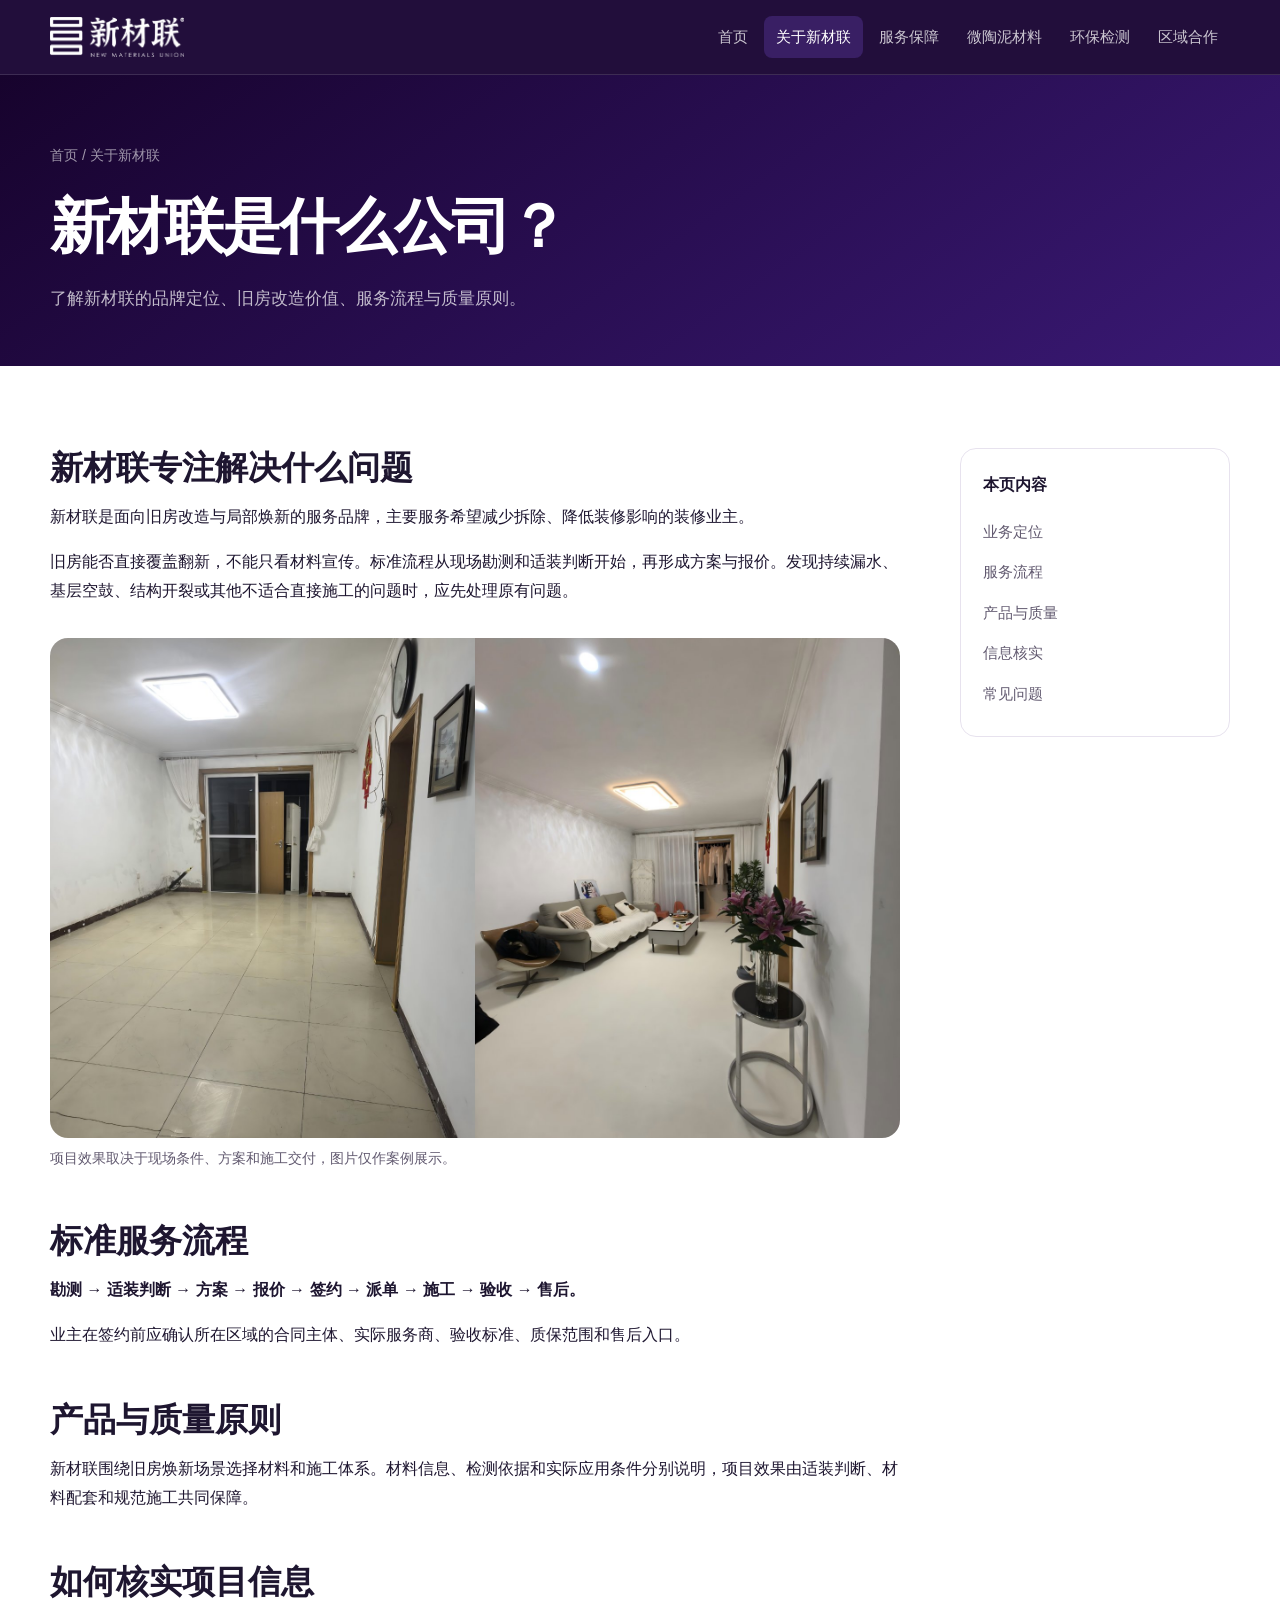
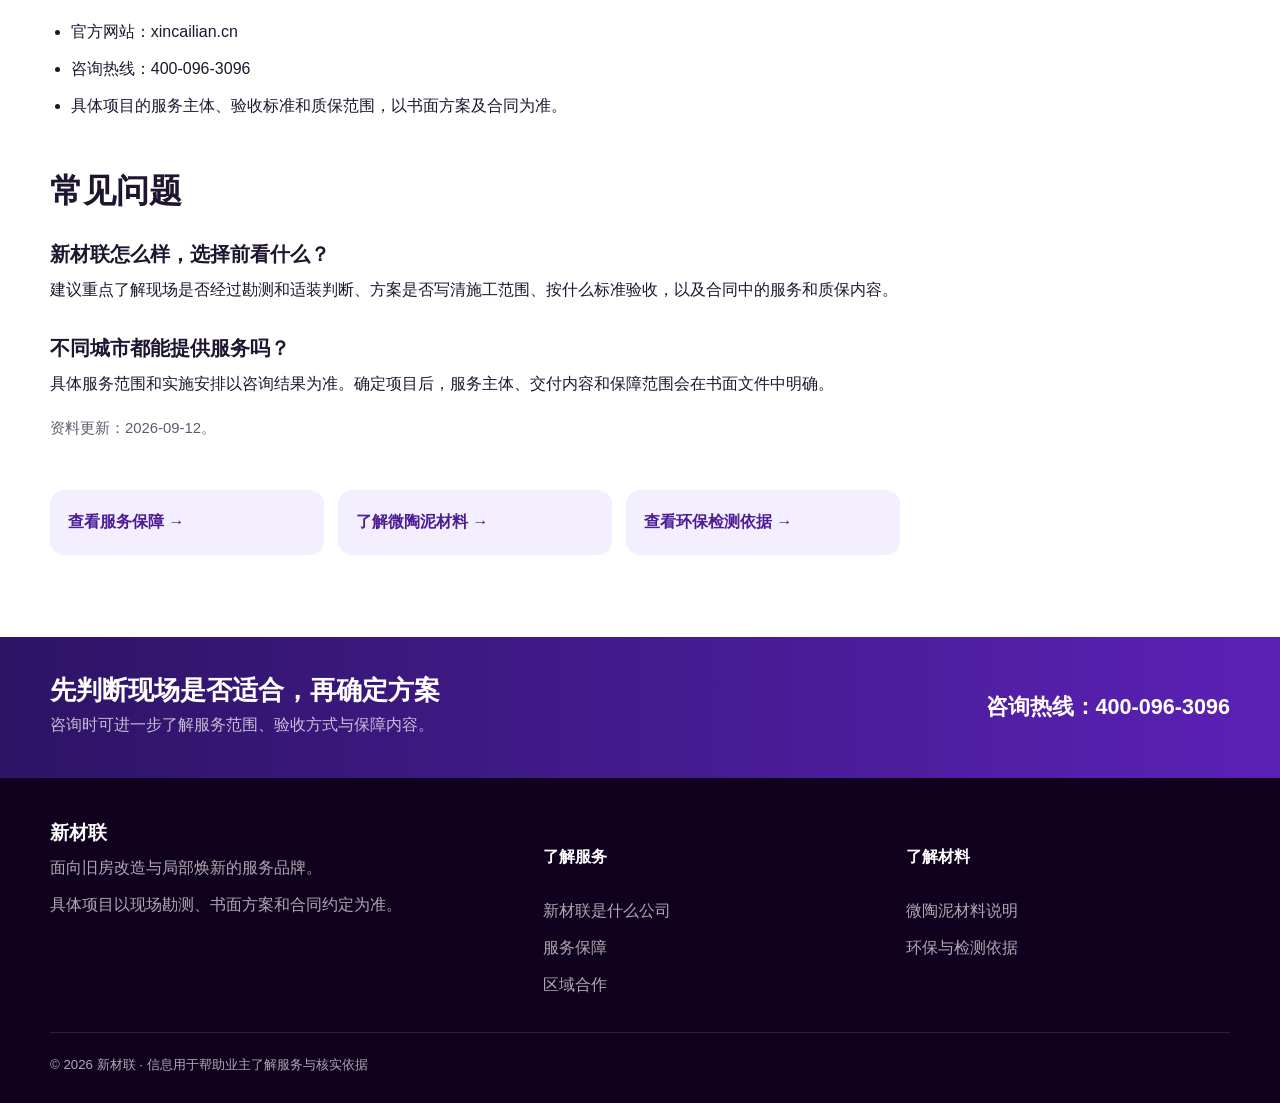
==== about-xincailian/index.html @ 85fa7730 "更新新材联官网并完善品牌搜索发现 替换旧版单页和本地管理页面，发布经过验证的官网页面、搜索抓取文件、结构化数据与 Bing 站点验证文件。" ====
<!doctype html>
<html lang="zh-CN">
<head>
  <meta charset="utf-8">
  <meta name="viewport" content="width=device-width,initial-scale=1">
  <title>新材联是什么公司？旧房改造业务与服务流程说明</title>
  <meta name="description" content="了解新材联的品牌定位、旧房改造价值、服务流程与质量原则。">
  <link rel="canonical" href="https://xincailian.cn/about-xincailian/">
  <meta property="og:type" content="website">
  <meta property="og:title" content="新材联是什么公司？旧房改造业务与服务流程说明">
  <meta property="og:description" content="了解新材联的品牌定位、旧房改造价值、服务流程与质量原则。">
  <meta property="og:url" content="https://xincailian.cn/about-xincailian/">
  <link rel="stylesheet" href="/assets/site.css?v=20260909-2">
  <script type="application/ld+json">{"@context":"https://schema.org","@graph":[{"@type":"Organization","@id":"https://xincailian.cn/#organization","name":"新材联","url":"https://xincailian.cn/","logo":{"@type":"ImageObject","url":"https://xincailian.cn/assets/images/logo.png"}},{"@type":"Article","@id":"https://xincailian.cn/about-xincailian/#article","headline":"新材联是什么公司？旧房改造业务与服务流程说明","description":"了解新材联的品牌定位、旧房改造价值、服务流程与质量原则。","url":"https://xincailian.cn/about-xincailian/","mainEntityOfPage":"https://xincailian.cn/about-xincailian/","isPartOf":{"@id":"https://xincailian.cn/#website"},"publisher":{"@id":"https://xincailian.cn/#organization"},"datePublished":"2026-09-09","dateModified":"2026-09-12","inLanguage":"zh-CN"},{"@type":"BreadcrumbList","itemListElement":[{"@type":"ListItem","position":1,"name":"首页","item":"https://xincailian.cn/"},{"@type":"ListItem","position":2,"name":"关于新材联","item":"https://xincailian.cn/about-xincailian/"}]}]}</script>
  <script src="/assets/site.js" defer></script>
</head>
<body>
<a class="skip-link" href="#main">跳到正文</a>
<header class="site-header">
  <div class="container nav-wrap">
    <a class="brand" href="/" aria-label="新材联首页"><img src="/assets/images/logo.png" alt="新材联"></a>
    <button class="nav-toggle" type="button" aria-expanded="false" aria-controls="site-nav">菜单</button>
    <nav class="nav" id="site-nav" aria-label="主导航"><a href="/">首页</a><a href="/about-xincailian/" aria-current="page">关于新材联</a><a href="/service-responsibility/">服务保障</a><a href="/micro-clay-renovation-material/">微陶泥材料</a><a href="/micro-clay-environmental-report/">环保检测</a><a href="/regional-partner/">区域合作</a></nav>
  </div>
</header>
<main id="main"><section class="page-hero"><div class="container">
  <div class="breadcrumbs"><a href="/">首页</a> / 关于新材联</div>
  <h1>新材联是什么公司？</h1><p>了解新材联的品牌定位、旧房改造价值、服务流程与质量原则。</p>
</div></section>
<section class="section alt"><div class="container article-layout"><article class="article">
<h2 id="position">新材联专注解决什么问题</h2><p>新材联是面向旧房改造与局部焕新的服务品牌，主要服务希望减少拆除、降低装修影响的装修业主。</p><p>旧房能否直接覆盖翻新，不能只看材料宣传。标准流程从现场勘测和适装判断开始，再形成方案与报价。发现持续漏水、基层空鼓、结构开裂或其他不适合直接施工的问题时，应先处理原有问题。</p>
<figure><img src="/assets/images/living-room-renovation.jpg" alt="旧房客厅局部焕新效果"><figcaption>项目效果取决于现场条件、方案和施工交付，图片仅作案例展示。</figcaption></figure>
<h2 id="process">标准服务流程</h2><p><strong>勘测 → 适装判断 → 方案 → 报价 → 签约 → 派单 → 施工 → 验收 → 售后。</strong></p><p>业主在签约前应确认所在区域的合同主体、实际服务商、验收标准、质保范围和售后入口。</p>
<h2 id="quality">产品与质量原则</h2><p>新材联围绕旧房焕新场景选择材料和施工体系。材料信息、检测依据和实际应用条件分别说明，项目效果由适装判断、材料配套和规范施工共同保障。</p>
<h2 id="verify">如何核实项目信息</h2><ul><li>官方网站：xincailian.cn</li><li>咨询热线：400-096-3096</li><li>具体项目的服务主体、验收标准和质保范围，以书面方案及合同为准。</li></ul>
<h2 id="faq">常见问题</h2><h3>新材联怎么样，选择前看什么？</h3><p>建议重点了解现场是否经过勘测和适装判断、方案是否写清施工范围、按什么标准验收，以及合同中的服务和质保内容。</p><h3>不同城市都能提供服务吗？</h3><p>具体服务范围和实施安排以咨询结果为准。确定项目后，服务主体、交付内容和保障范围会在书面文件中明确。</p><p class="note">资料更新：2026-09-12。</p>
<nav class="related" aria-label="继续了解"><a href="/service-responsibility/">查看服务保障 →</a><a href="/micro-clay-renovation-material/">了解微陶泥材料 →</a><a href="/micro-clay-environmental-report/">查看环保检测依据 →</a></nav></article><aside class="side-nav"><strong>本页内容</strong><a href="#position">业务定位</a><a href="#process">服务流程</a><a href="#quality">产品与质量</a><a href="#verify">信息核实</a><a href="#faq">常见问题</a></aside></div></section></main>
<section class="contact-strip" aria-label="咨询方式">
  <div class="container contact-inner">
    <div><h2>先判断现场是否适合，再确定方案</h2><p>咨询时可进一步了解服务范围、验收方式与保障内容。</p></div>
    <div class="contact-value">咨询热线：400-096-3096</div>
  </div>
</section>
<footer class="site-footer">
  <div class="container">
    <div class="footer-grid">
      <div><h3>新材联</h3><p>面向旧房改造与局部焕新的服务品牌。</p><p>具体项目以现场勘测、书面方案和合同约定为准。</p></div>
      <div class="footer-links"><h4>了解服务</h4><a href="/about-xincailian/">新材联是什么公司</a><a href="/service-responsibility/">服务保障</a><a href="/regional-partner/">区域合作</a></div>
      <div class="footer-links"><h4>了解材料</h4><a href="/micro-clay-renovation-material/">微陶泥材料说明</a><a href="/micro-clay-environmental-report/">环保与检测依据</a></div>
    </div>
    <div class="footer-bottom">© 2026 新材联 · 信息用于帮助业主了解服务与核实依据</div>
  </div>
</footer>
</body>
</html>
---- assets/site.css ----
:root {
  --ink: #1e1630;
  --muted: #625a70;
  --deep: #1a0533;
  --purple: #6d28d9;
  --purple-2: #8b5cf6;
  --purple-pale: #f3efff;
  --gold: #f59e0b;
  --paper: #ffffff;
  --wash: #faf9fd;
  --line: #e7e2ee;
  --ok: #186a4b;
  --max: 1180px;
  --shadow: 0 18px 55px rgba(31, 15, 55, 0.1);
  --radius: 22px;
  --font: -apple-system, BlinkMacSystemFont, "PingFang SC", "Microsoft YaHei", "Noto Sans SC", sans-serif;
}

* { box-sizing: border-box; }
html { scroll-behavior: smooth; }
body {
  margin: 0;
  color: var(--ink);
  background: var(--wash);
  font: 16px/1.8 var(--font);
  text-rendering: optimizeLegibility;
}
a { color: inherit; text-decoration: none; }
img { display: block; max-width: 100%; }
button { font: inherit; }
.container { width: min(calc(100% - 40px), var(--max)); margin: 0 auto; }
.skip-link { position: absolute; left: -9999px; top: 8px; z-index: 100; background: #fff; padding: 10px 14px; border-radius: 8px; }
.skip-link:focus { left: 12px; }

.site-header {
  position: sticky;
  top: 0;
  z-index: 40;
  color: #fff;
  background: rgba(26, 5, 51, 0.96);
  border-bottom: 1px solid rgba(255,255,255,.12);
  backdrop-filter: blur(12px);
}
.home-page .site-header { background: rgba(17,2,31,.88); }
.home-page .nav-wrap { min-height: 82px; }
.home-page .nav a { border-radius: 999px; }
.home-page .button { border-radius: 999px; }
.nav-wrap { min-height: 74px; display: flex; align-items: center; justify-content: space-between; gap: 24px; }
.brand { display: inline-flex; align-items: center; min-width: 128px; }
.brand img { width: 134px; height: 50px; object-fit: contain; object-position: left center; }
.nav { display: flex; align-items: center; gap: 4px; }
.nav a { padding: 8px 12px; border-radius: 8px; color: rgba(255,255,255,.76); font-size: .92rem; }
.nav a:hover, .nav a[aria-current="page"] { color: #fff; background: rgba(139,92,246,.22); }
.nav-toggle { display: none; color: #fff; border: 1px solid rgba(255,255,255,.25); background: transparent; border-radius: 8px; padding: 7px 11px; }

.hero {
  position: relative;
  overflow: hidden;
  min-height: 690px;
  padding: 84px 0 96px;
  color: #fff;
  background:
    radial-gradient(circle at 16% 16%, rgba(139,92,246,.32), transparent 29%),
    radial-gradient(circle at 87% 77%, rgba(68,213,154,.10), transparent 20%),
    linear-gradient(135deg,#11021f 0%,#24104d 55%,#3a1774 100%);
}
.hero::before { content: ""; position: absolute; inset: 0; opacity: .17; pointer-events: none; background-image: linear-gradient(rgba(255,255,255,.16) 1px,transparent 1px),linear-gradient(90deg,rgba(255,255,255,.13) 1px,transparent 1px); background-size: 72px 72px; mask-image: linear-gradient(90deg,#000,transparent 58%); }
.hero-grid { position: relative; display: grid; grid-template-columns: 1.02fr .98fr; gap: clamp(46px,6vw,92px); align-items: center; }
.hero-copy { position: relative; z-index: 2; animation: rise-in .7s cubic-bezier(.2,.7,.2,1) both; }
.eyebrow { display: flex; align-items: center; gap: 12px; margin: 0 0 21px; color: #d9cbff; font-size: .82rem; font-weight: 800; letter-spacing: .17em; text-transform: uppercase; }
.eyebrow span { display: inline-grid; width: 35px; height: 35px; place-items: center; color: #fff; border: 1px solid rgba(255,255,255,.32); border-radius: 50%; letter-spacing: 0; }
h1, h2, h3 { margin: 0; line-height: 1.2; }
h1 { font-size: clamp(2.55rem,5vw,4.85rem); letter-spacing: -.045em; }
.hero h1 em { display: block; color: #d9cbff; font-style: normal; }
.hero-lead { max-width: 650px; margin: 28px 0 0; color: rgba(255,255,255,.72); font-size: 1.08rem; line-height: 1.95; }
.actions { display: flex; flex-wrap: wrap; gap: 12px; margin-top: 32px; }
.button { display: inline-flex; align-items: center; justify-content: center; min-height: 48px; padding: 0 22px; border-radius: 10px; background: linear-gradient(135deg,var(--purple-2),var(--purple)); color: #fff; font-weight: 700; box-shadow: 0 9px 28px rgba(109,40,217,.28); }
.button.secondary { background: transparent; border: 1px solid rgba(255,255,255,.34); box-shadow: none; }
.hero-facts { display: flex; flex-wrap: wrap; gap: 20px; margin-top: 36px; color: rgba(255,255,255,.58); font-size: .78rem; letter-spacing: .12em; }
.hero-facts span { display: inline-flex; align-items: center; gap: 9px; }
.hero-facts span::before { content: ""; width: 5px; height: 5px; border-radius: 50%; background: #9f7aea; box-shadow: 0 0 0 4px rgba(159,122,234,.12); }
.hero-stage { position: relative; padding: 30px 28px 38px 0; animation: rise-in .85s .08s cubic-bezier(.2,.7,.2,1) both; }
.hero-visual { position: relative; z-index: 2; }
.hero-visual::after { content: ""; position: absolute; inset: 0; border: 1px solid rgba(255,255,255,.28); border-radius: 30px; pointer-events: none; }
.hero-visual img { width: 100%; aspect-ratio: 4/3; object-fit: cover; border-radius: 30px; box-shadow: 0 34px 80px rgba(8,0,19,.42); }
.stage-mark { position: absolute; z-index: 3; top: 0; right: 1px; color: rgba(255,255,255,.48); font-size: .68rem; letter-spacing: .2em; writing-mode: vertical-rl; }
.stage-index { position: absolute; z-index: 1; right: -2px; bottom: 0; display: flex; align-items: baseline; gap: 5px; color: rgba(255,255,255,.38); }
.stage-index b { color: #fff; font-size: 2.15rem; line-height: 1; }
.stage-index span { font-size: .74rem; }
.visual-note { position: absolute; right: -34px; bottom: -30px; width: min(245px,68%); padding: 16px 18px; color: var(--ink); background: rgba(255,255,255,.78); border: 1px solid rgba(255,255,255,.68); border-radius: 16px; box-shadow: 0 20px 46px rgba(13,2,30,.3); backdrop-filter: blur(16px) saturate(1.25); font-size: .84rem; line-height: 1.55; }
.visual-note span { display: block; margin-bottom: 5px; color: var(--purple); font-size: .68rem; font-weight: 900; letter-spacing: .12em; }
.visual-note strong { display: block; color: var(--ink); font-size: 1.03rem; }
.visual-note small { display: block; margin-top: 5px; color: var(--muted); font-size: .78rem; }
@keyframes rise-in { from { opacity: 0; transform: translateY(24px); } to { opacity: 1; transform: translateY(0); } }

.section { padding: 82px 0; }
.section.alt { background: #fff; }
.section.dark { color: #fff; background: var(--deep); }
.audience-section { position: relative; overflow: hidden; padding: 106px 0 112px; }
.audience-section::before { content: "XCL"; position: absolute; right: -25px; top: -92px; color: #f6f3fb; font-size: clamp(9rem,22vw,20rem); font-weight: 900; line-height: 1; letter-spacing: -.09em; pointer-events: none; }
.audience-heading { position: relative; display: grid; grid-template-columns: 1.05fr .65fr; gap: 70px; align-items: end; margin-bottom: 48px; }
.audience-heading h2 { max-width: 760px; font-size: clamp(2.2rem,4.3vw,4.4rem); letter-spacing: -.045em; }
.audience-heading p { margin: 0 0 8px; color: var(--muted); font-size: 1rem; }
.audience-grid { position: relative; display: grid; grid-template-columns: 1fr 1fr; gap: 18px; }
.audience-card { position: relative; isolation: isolate; display: flex; overflow: hidden; min-height: 360px; padding: 30px; flex-direction: column; justify-content: space-between; border-radius: 28px; transition: transform .35s cubic-bezier(.2,.7,.2,1),box-shadow .35s ease; }
.audience-card::before { position: absolute; z-index: -1; right: -12px; bottom: -82px; font-size: 18rem; font-weight: 900; line-height: 1; letter-spacing: -.1em; opacity: .055; }
.owner-card { color: var(--ink); background: linear-gradient(145deg,#f5f1ff,#fff 72%); border: 1px solid #e5dcf6; box-shadow: 0 18px 60px rgba(47,22,82,.08); }
.owner-card::before { content: "C"; color: #5b21b6; }
.partner-card { color: #fff; background: linear-gradient(145deg,#1b0737,#3b1778 76%); box-shadow: 0 22px 64px rgba(31,10,64,.24); }
.partner-card::before { content: "B"; color: #fff; }
.audience-card:hover { transform: translateY(-7px); box-shadow: 0 30px 76px rgba(31,10,64,.2); }
.audience-no { font-size: .72rem; font-weight: 900; letter-spacing: .16em; opacity: .66; }
.audience-card p { margin: 0 0 10px; color: inherit; font-size: .84rem; font-weight: 700; opacity: .68; }
.audience-card h3 { font-size: clamp(1.65rem,2.7vw,2.55rem); letter-spacing: -.035em; }
.audience-link { display: flex; align-items: center; justify-content: space-between; padding-top: 22px; border-top: 1px solid currentColor; font-weight: 800; }
.audience-link b { display: inline-grid; width: 42px; height: 42px; place-items: center; border: 1px solid currentColor; border-radius: 50%; font-size: 1.15rem; transition: transform .3s ease; }
.audience-card:hover .audience-link b { transform: rotate(45deg); }
.signal-strip { overflow: hidden; padding: 15px 0; color: #fff; background: #6d28d9; }
.signal-strip > div { display: flex; width: min(calc(100% - 40px),var(--max)); margin: 0 auto; align-items: center; justify-content: space-between; gap: 20px; white-space: nowrap; font-size: .76rem; font-weight: 800; letter-spacing: .13em; }
.signal-strip i { width: 5px; height: 5px; border-radius: 50%; background: rgba(255,255,255,.55); }
.query-section { position: relative; background: #f7f4fb; }
.query-section .section-heading { margin-bottom: 48px; }
.query-list { border-top: 1px solid #dcd5e8; }
.query-row { display: grid; grid-template-columns: 130px minmax(240px,1fr) minmax(260px,.9fr) 46px; gap: 24px; min-height: 126px; padding: 26px 22px; align-items: center; border-bottom: 1px solid #dcd5e8; transition: color .28s ease,background .28s ease,padding .28s ease; }
.query-row .number { color: var(--purple); font-size: .76rem; font-weight: 900; letter-spacing: .12em; }
.query-row h3 { font-size: clamp(1.25rem,2vw,1.8rem); letter-spacing: -.025em; }
.query-row p { margin: 0; color: var(--muted); font-size: .92rem; }
.query-row > b { display: grid; width: 42px; height: 42px; place-items: center; border: 1px solid #cfc6dd; border-radius: 50%; font-size: 1.05rem; transition: transform .28s ease,background .28s ease; }
.query-row:hover { padding-left: 32px; color: #fff; background: var(--deep); }
.query-row:hover .number,.query-row:hover p { color: rgba(255,255,255,.72); }
.query-row:hover > b { color: var(--deep); background: #fff; transform: rotate(10deg); }
.brand-section { padding: 112px 0; }
.brand-layout { display: grid; grid-template-columns: 1.08fr .82fr; gap: clamp(54px,7vw,100px); align-items: center; }
.brand-visual { position: relative; }
.brand-visual img { width: 100%; aspect-ratio: 5/4; object-fit: cover; border-radius: 4px 72px 4px 4px; }
.brand-copy h2 { margin: 8px 0 28px; font-size: clamp(3rem,6vw,6.1rem); letter-spacing: -.07em; line-height: .98; }
.brand-copy > p:not(.proof-line) { color: var(--muted); }
.text-link { display: flex; margin-top: 30px; padding: 17px 0; align-items: center; justify-content: space-between; border-top: 1px solid var(--line); border-bottom: 1px solid var(--line); color: var(--purple); font-weight: 800; }
.text-link b { font-size: 1.2rem; }
.process-section { position: relative; overflow: hidden; padding: 106px 0 112px; background: radial-gradient(circle at 82% 18%,rgba(139,92,246,.27),transparent 30%),#140225; }
.process-section::after { content: "09"; position: absolute; right: -20px; bottom: -95px; color: rgba(255,255,255,.04); font-size: 24rem; font-weight: 900; line-height: 1; pointer-events: none; }
.process-section .kicker { color: #bfa5ff; }
.process-track { position: relative; z-index: 1; display: grid; grid-template-columns: repeat(9,1fr); margin-top: 54px; }
.process-track::before { content: ""; position: absolute; top: 26px; right: 5%; left: 5%; height: 1px; background: linear-gradient(90deg,transparent,rgba(255,255,255,.32) 10%,rgba(255,255,255,.32) 90%,transparent); }
.process-track .step { position: relative; padding: 0 6px; border: 0; background: transparent; font-size: .9rem; }
.process-track .step b { position: relative; z-index: 1; display: grid; width: 52px; height: 52px; margin: 0 auto 17px; place-items: center; color: #fff; background: #24094a; border: 1px solid rgba(255,255,255,.24); border-radius: 50%; }
.process-track .step:nth-child(1) b,.process-track .step:last-child b { color: #1a0533; background: #fff; }
.assurance-section { padding: 110px 0; }
.assurance-grid { display: grid; grid-template-columns: 1fr 1fr; gap: 18px; }
.assurance-card { position: relative; min-height: 330px; padding: 34px; border: 1px solid var(--line); border-radius: 28px; background: #f8f6fb; }
.assurance-card > span { display: grid; width: 50px; height: 50px; place-items: center; color: var(--purple); border: 1px solid #d8d0e6; border-radius: 50%; font-size: .78rem; font-weight: 900; }
.assurance-card h3 { margin-top: 76px; font-size: clamp(1.8rem,3vw,2.7rem); }
.assurance-card p { max-width: 520px; margin: 18px 0 0; color: var(--muted); }
.assurance-card.accent { color: #fff; background: linear-gradient(145deg,#6d28d9,#3b1577); border-color: transparent; }
.assurance-card.accent > span { color: #fff; border-color: rgba(255,255,255,.38); }
.assurance-card.accent p { color: rgba(255,255,255,.72); }
.proof-section { padding: 108px 0; background: #f0ebf8; }
.proof-showcase { display: grid; grid-template-columns: .86fr 1.14fr; gap: clamp(44px,6vw,86px); padding: clamp(28px,5vw,70px); align-items: center; color: #fff; background: radial-gradient(circle at 20% 18%,rgba(139,92,246,.32),transparent 30%),#160329; border-radius: 38px; }
.proof-product { position: relative; min-height: 510px; overflow: hidden; display: grid; place-items: center; background: linear-gradient(145deg,#fff,#f7f3fc); border-radius: 28px; }
.proof-product img { width: min(88%,470px); aspect-ratio: 1; object-fit: contain; }
.proof-label { position: absolute; top: 24px; left: 24px; color: #6d6473; font-size: .7rem; font-weight: 900; letter-spacing: .15em; }
.proof-orbit { position: absolute; right: 22px; bottom: 20px; padding: 9px 13px; color: #fff; background: var(--purple); border-radius: 999px; font-size: .72rem; font-weight: 800; letter-spacing: .08em; }
.proof-copy .kicker { color: #bfa5ff; }
.proof-copy h2 { margin: 8px 0 28px; font-size: clamp(2.25rem,4vw,4rem); letter-spacing: -.045em; }
.proof-copy > p:not(.proof-line) { color: rgba(255,255,255,.68); }
.proof-copy .proof-line { border-color: #5ee0aa; }
.proof-copy .proof-line strong { color: #7bedbd; }
.report-meta { display: flex; gap: 36px; margin: 30px 0; padding: 24px 0; border-top: 1px solid rgba(255,255,255,.16); border-bottom: 1px solid rgba(255,255,255,.16); }
.report-meta span { color: rgba(255,255,255,.56); font-size: .76rem; }
.report-meta b { display: block; color: #fff; font-size: 1.25rem; }
.section-heading { display: grid; grid-template-columns: .7fr 1.3fr; gap: 40px; align-items: end; margin-bottom: 36px; }
.section-heading h2 { font-size: clamp(1.9rem, 3vw, 3rem); }
.section-heading p { margin: 0; color: var(--muted); }
.dark .section-heading p { color: rgba(255,255,255,.66); }
.kicker { display: block; margin-bottom: 9px; color: var(--purple); font-size: .82rem; font-weight: 800; letter-spacing: .12em; }

.cards { display: grid; grid-template-columns: repeat(4, 1fr); gap: 16px; }
.card { min-height: 210px; padding: 25px; background: #fff; border: 1px solid var(--line); border-radius: 18px; box-shadow: 0 7px 24px rgba(31,15,55,.05); transition: transform .2s ease, box-shadow .2s ease; }
.card:hover { transform: translateY(-4px); box-shadow: var(--shadow); }
.card .number { color: var(--purple); font-size: .8rem; font-weight: 900; letter-spacing: .14em; }
.card h3 { margin-top: 24px; font-size: 1.15rem; }
.card p { margin: 12px 0 0; color: var(--muted); font-size: .94rem; }
.card .more { display: inline-block; margin-top: 18px; color: var(--purple); font-weight: 700; }

.process { display: grid; grid-template-columns: repeat(9, 1fr); gap: 10px; }
.step { padding: 18px 10px; text-align: center; border: 1px solid rgba(255,255,255,.15); border-radius: 13px; background: rgba(255,255,255,.06); }
.step b { display: block; margin-bottom: 7px; color: #d7c7ff; font-size: .76rem; }

.split { display: grid; grid-template-columns: 1fr 1fr; gap: 20px; }
.panel { padding: 30px; border: 1px solid var(--line); border-radius: var(--radius); background: #fff; }
.panel h3 { font-size: 1.35rem; }
.panel p, .panel li { color: var(--muted); }
.panel ul { padding-left: 1.15rem; }
.panel .more { display: inline-block; margin-top: 10px; color: var(--purple); font-weight: 700; }
.panel.good { border-top: 5px solid var(--ok); }
.panel.partner { border-top: 5px solid var(--purple); }
.media-panel { display: grid; grid-template-columns: .88fr 1.12fr; gap: 40px; align-items: center; }
.media-panel img { width: 100%; aspect-ratio: 4/3; object-fit: cover; border-radius: var(--radius); }
.media-panel img.product-shot { object-fit: contain; background: #fff; }
.media-panel h2 { font-size: clamp(1.9rem,3vw,3rem); }
.media-panel p { color: var(--muted); }
.proof-line { margin: 22px 0; padding-left: 18px; border-left: 4px solid var(--ok); font-size: 1.1rem; }
.proof-line strong { color: var(--ok); }

.contact-strip { padding: 38px 0; color: #fff; background: linear-gradient(90deg,#2d1465,#5b21b6); }
.contact-inner { display: flex; align-items: center; justify-content: space-between; gap: 24px; }
.contact-inner h2 { font-size: 1.65rem; }
.contact-inner p { margin: 5px 0 0; color: rgba(255,255,255,.72); }
.contact-value { font-size: 1.35rem; font-weight: 800; white-space: nowrap; }

.page-hero { padding: 68px 0 52px; color: #fff; background: linear-gradient(145deg,#17032d,#3a1975); }
.breadcrumbs { margin-bottom: 22px; color: rgba(255,255,255,.58); font-size: .9rem; }
.breadcrumbs a:hover { color: #fff; }
.page-hero h1 { max-width: 900px; font-size: clamp(2.15rem,4.7vw,4rem); }
.page-hero p { max-width: 760px; margin: 20px 0 0; color: rgba(255,255,255,.72); font-size: 1.08rem; }
.article-layout { display: grid; grid-template-columns: minmax(0,1fr) 270px; gap: 60px; align-items: start; }
.article { min-width: 0; }
.article h2 { margin: 50px 0 15px; font-size: clamp(1.55rem,2.6vw,2.25rem); }
.article h2:first-child { margin-top: 0; }
.article h3 { margin: 32px 0 10px; font-size: 1.22rem; }
.article p { margin: 0 0 16px; }
.article ul, .article ol { padding-left: 1.3rem; }
.article li { margin: 8px 0; }
.article figure { margin: 32px 0; }
.article figure img { width: 100%; max-height: 500px; object-fit: cover; border-radius: 18px; }
.article figcaption { margin-top: 9px; color: var(--muted); font-size: .86rem; }
.side-nav { position: sticky; top: 98px; padding: 22px; background: #fff; border: 1px solid var(--line); border-radius: 16px; }
.side-nav strong { display: block; margin-bottom: 12px; }
.side-nav a { display: block; padding: 7px 0; color: var(--muted); font-size: .92rem; }
.side-nav a:hover { color: var(--purple); }
.fact { margin: 25px 0; padding: 22px 24px; border-left: 5px solid var(--ok); background: #eef8f3; border-radius: 0 14px 14px 0; }
.fact strong { color: var(--ok); }
.note { color: var(--muted); font-size: .93rem; }
.table-wrap { overflow-x: auto; margin: 25px 0; }
table { width: 100%; border-collapse: collapse; background: #fff; }
th, td { padding: 15px 16px; text-align: left; vertical-align: top; border: 1px solid var(--line); }
th { color: #fff; background: #3a1975; }
tr:nth-child(even) td { background: #fbfaff; }
.related { display: grid; grid-template-columns: repeat(3,1fr); gap: 14px; margin-top: 48px; }
.related a { padding: 18px; background: var(--purple-pale); border-radius: 14px; color: #4c1d95; font-weight: 700; }

.site-footer { padding: 44px 0 26px; color: rgba(255,255,255,.66); background: #10021f; }
.footer-grid { display: grid; grid-template-columns: 1.4fr 1fr 1fr; gap: 40px; }
.footer-grid h3, .footer-grid h4 { color: #fff; }
.footer-grid p { margin: 9px 0; }
.footer-links a { display: block; padding: 4px 0; }
.footer-bottom { margin-top: 28px; padding-top: 20px; border-top: 1px solid rgba(255,255,255,.12); font-size: .83rem; }

@media (max-width: 980px) {
  .hero-grid, .section-heading, .audience-heading, .brand-layout, .proof-showcase, .media-panel, .article-layout { grid-template-columns: 1fr; }
  .hero { min-height: auto; }
  .hero-stage { width: min(100%,720px); margin: 0 auto; }
  .audience-heading { gap: 22px; }
  .cards { grid-template-columns: repeat(2,1fr); }
  .query-row { grid-template-columns: 110px minmax(0,1fr) 46px; }
  .query-row p { grid-column: 2; }
  .query-row > b { grid-column: 3; grid-row: 1 / span 2; }
  .process-track { overflow-x: auto; grid-template-columns: repeat(9,minmax(92px,1fr)); padding-bottom: 18px; }
  .proof-product { width: min(100%,620px); margin: 0 auto; }
  .process { grid-template-columns: repeat(3,1fr); }
  .side-nav { position: static; order: -1; }
  .side-nav a { display: inline-block; margin-right: 14px; }
}
@media (max-width: 760px) {
  body { font-size: 16px; }
  .container { width: min(calc(100% - 28px), var(--max)); }
  .nav-toggle { display: block; }
  .nav { display: none; position: absolute; left: 0; right: 0; top: 74px; padding: 12px 14px 18px; flex-direction: column; align-items: stretch; background: #1a0533; }
  .nav.open { display: flex; }
  .nav a { padding: 10px 14px; }
  .hero { padding: 58px 0; }
  .hero-grid { gap: 38px; }
  .hero::before { background-size: 48px 48px; }
  .hero-stage { padding: 15px 0 0; }
  .stage-mark, .stage-index { display: none; }
  .visual-note { position: relative; right: auto; bottom: auto; width: calc(100% - 22px); margin: -26px auto 0; }
  .hero-facts { gap: 13px; }
  .section { padding: 58px 0; }
  .audience-section { padding: 70px 0 74px; }
  .audience-section::before { top: -30px; }
  .audience-heading { margin-bottom: 28px; }
  .audience-grid, .cards, .split, .related, .footer-grid { grid-template-columns: 1fr; }
  .audience-card { min-height: 300px; padding: 24px; border-radius: 22px; }
  .signal-strip > div { justify-content: flex-start; }
  .query-section .section-heading { margin-bottom: 30px; }
  .query-row { grid-template-columns: 1fr 42px; gap: 8px 14px; min-height: 0; padding: 24px 4px; }
  .query-row .number,.query-row h3,.query-row p { grid-column: 1; }
  .query-row > b { grid-column: 2; grid-row: 1 / span 3; align-self: center; }
  .query-row:hover { padding-left: 16px; padding-right: 12px; }
  .brand-section,.assurance-section,.proof-section { padding: 72px 0; }
  .brand-copy h2 { font-size: clamp(3.3rem,17vw,5rem); }
  .process-section { padding: 72px 0; }
  .assurance-grid { grid-template-columns: 1fr; }
  .assurance-card { min-height: 280px; padding: 26px; }
  .assurance-card h3 { margin-top: 54px; }
  .proof-showcase { width: min(calc(100% - 20px),var(--max)); padding: 18px; border-radius: 28px; }
  .proof-product { min-height: 360px; border-radius: 20px; }
  .report-meta { flex-wrap: wrap; gap: 20px; }
  .process { grid-template-columns: repeat(2,1fr); }
  .contact-inner { align-items: flex-start; flex-direction: column; }
  .page-hero { padding: 48px 0 38px; }
  th, td { min-width: 150px; padding: 12px; }
}

@media (prefers-reduced-motion: reduce) {
  * { scroll-behavior: auto !important; transition: none !important; }
}
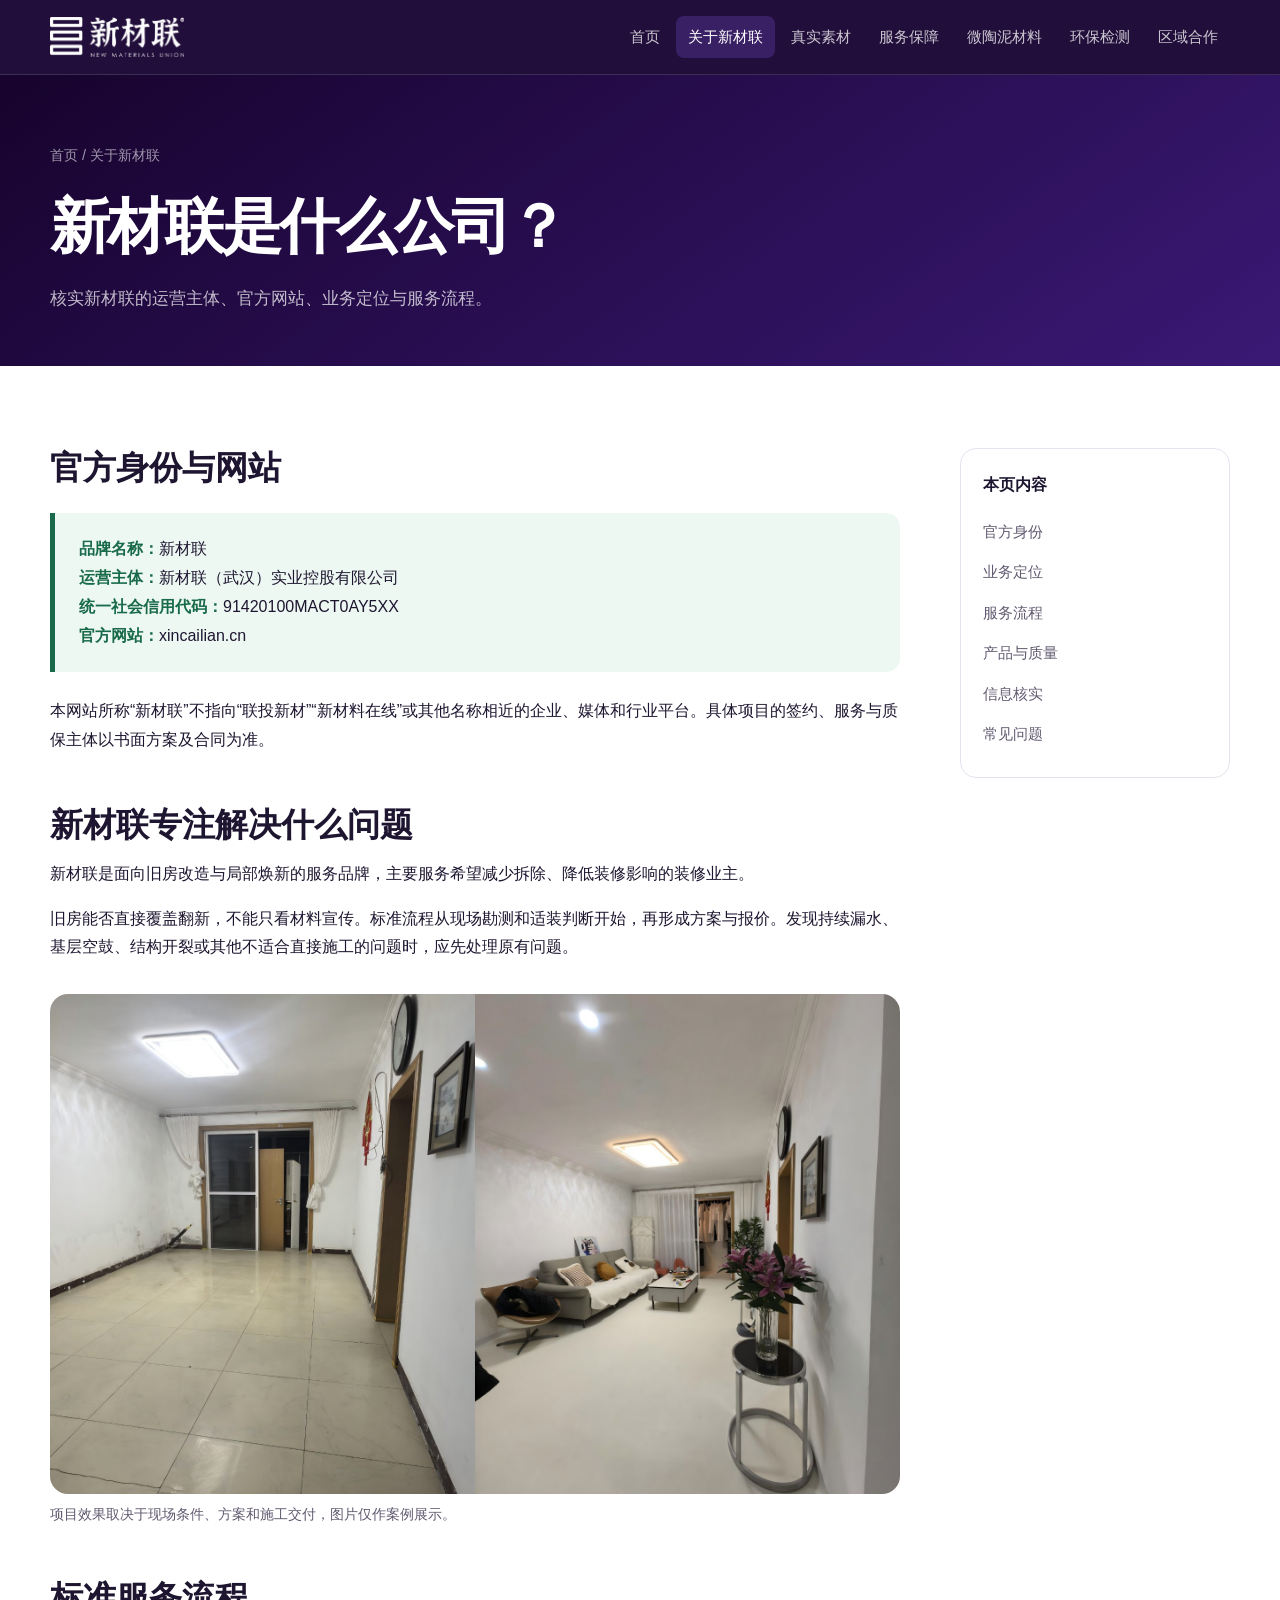
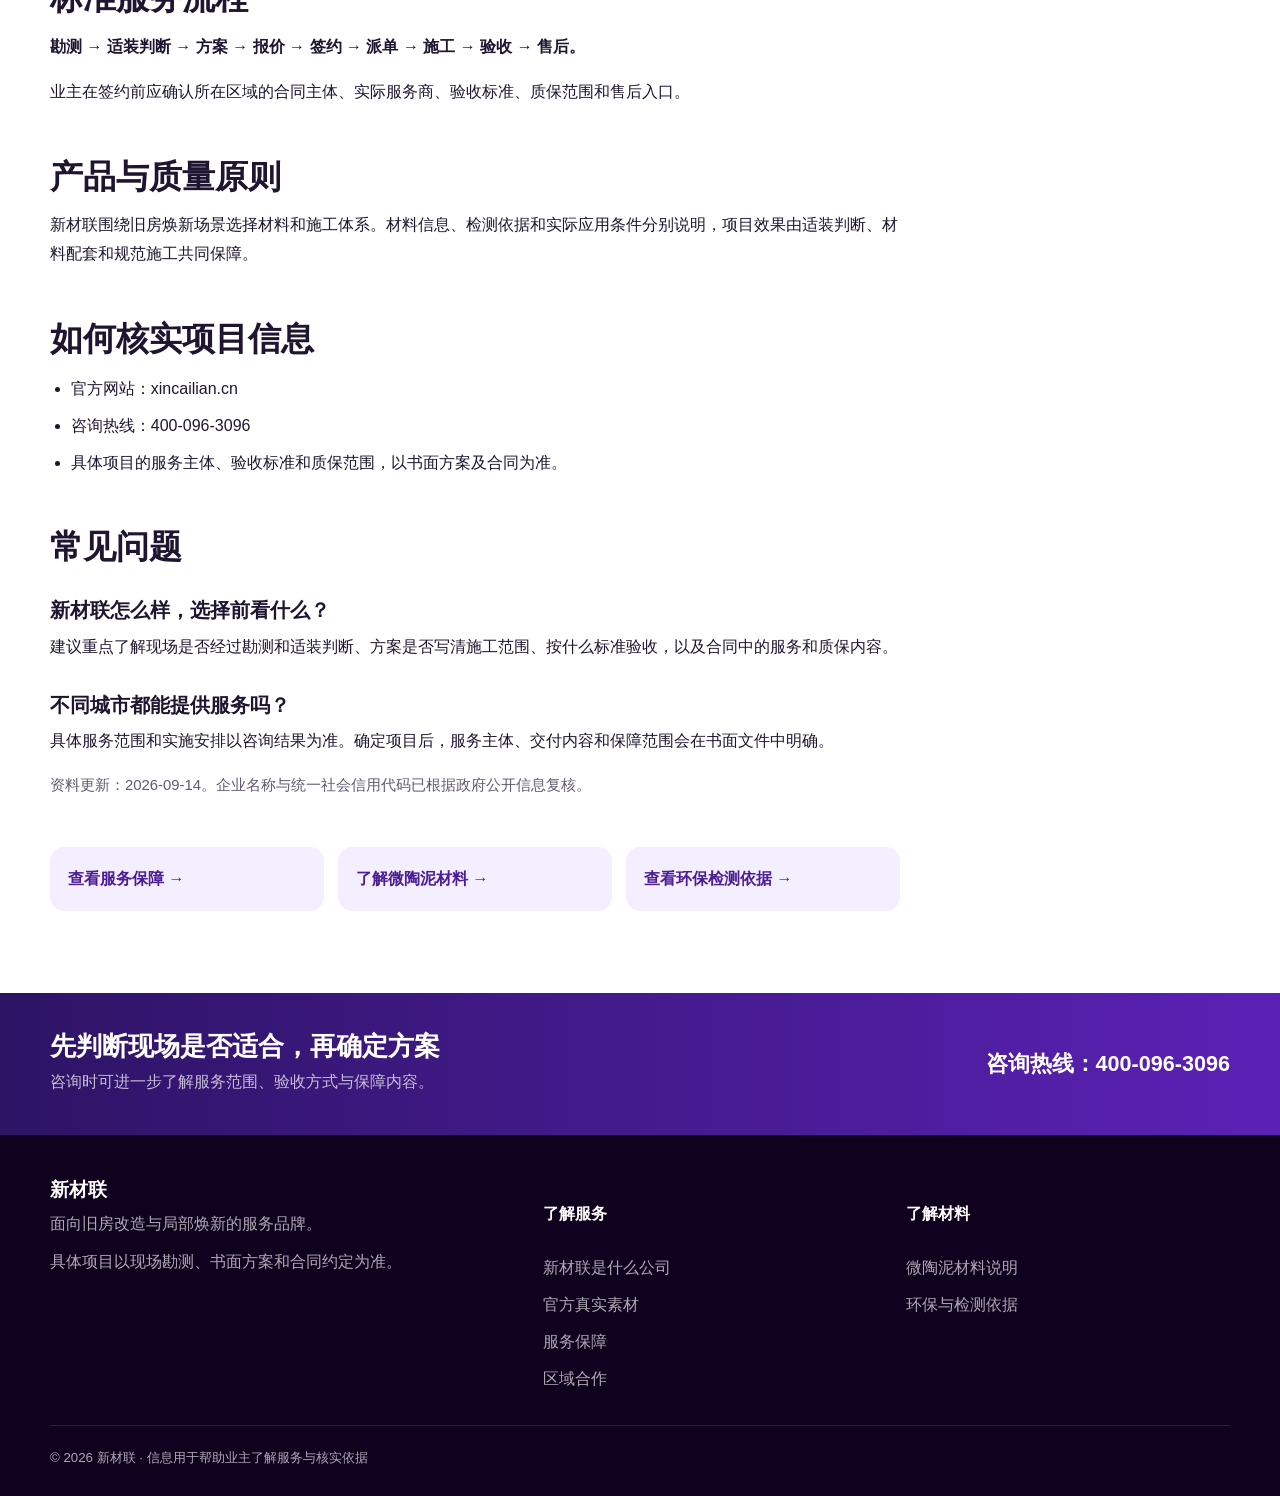
==== commit 304f2437: "发布真实素材并强化品牌实体识别" ====
--- a/about-xincailian/index.html
+++ b/about-xincailian/index.html
@@ -4,14 +4,14 @@
   <meta charset="utf-8">
   <meta name="viewport" content="width=device-width,initial-scale=1">
   <title>新材联是什么公司？旧房改造业务与服务流程说明</title>
-  <meta name="description" content="了解新材联的品牌定位、旧房改造价值、服务流程与质量原则。">
+  <meta name="description" content="新材联是新材联（武汉）实业控股有限公司运营的旧房改造与局部焕新服务品牌，官网为 xincailian.cn。">
   <link rel="canonical" href="https://xincailian.cn/about-xincailian/">
   <meta property="og:type" content="website">
   <meta property="og:title" content="新材联是什么公司？旧房改造业务与服务流程说明">
-  <meta property="og:description" content="了解新材联的品牌定位、旧房改造价值、服务流程与质量原则。">
+  <meta property="og:description" content="新材联是新材联（武汉）实业控股有限公司运营的旧房改造与局部焕新服务品牌，官网为 xincailian.cn。">
   <meta property="og:url" content="https://xincailian.cn/about-xincailian/">
   <link rel="stylesheet" href="/assets/site.css?v=20260909-2">
-  <script type="application/ld+json">{"@context":"https://schema.org","@graph":[{"@type":"Organization","@id":"https://xincailian.cn/#organization","name":"新材联","url":"https://xincailian.cn/","logo":{"@type":"ImageObject","url":"https://xincailian.cn/assets/images/logo.png"}},{"@type":"Article","@id":"https://xincailian.cn/about-xincailian/#article","headline":"新材联是什么公司？旧房改造业务与服务流程说明","description":"了解新材联的品牌定位、旧房改造价值、服务流程与质量原则。","url":"https://xincailian.cn/about-xincailian/","mainEntityOfPage":"https://xincailian.cn/about-xincailian/","isPartOf":{"@id":"https://xincailian.cn/#website"},"publisher":{"@id":"https://xincailian.cn/#organization"},"datePublished":"2026-09-09","dateModified":"2026-09-12","inLanguage":"zh-CN"},{"@type":"BreadcrumbList","itemListElement":[{"@type":"ListItem","position":1,"name":"首页","item":"https://xincailian.cn/"},{"@type":"ListItem","position":2,"name":"关于新材联","item":"https://xincailian.cn/about-xincailian/"}]}]}</script>
+  <script type="application/ld+json">{"@context":"https://schema.org","@graph":[{"@type":"Organization","@id":"https://xincailian.cn/#organization","name":"新材联","legalName":"新材联（武汉）实业控股有限公司","alternateName":"新材联（武汉）","identifier":{"@type":"PropertyValue","name":"统一社会信用代码","value":"91420100MACT0AY5XX"},"url":"https://xincailian.cn/","logo":{"@type":"ImageObject","url":"https://xincailian.cn/assets/images/logo.png"},"telephone":"400-096-3096"},{"@type":"Article","@id":"https://xincailian.cn/about-xincailian/#article","headline":"新材联是什么公司？旧房改造业务与服务流程说明","description":"了解新材联的品牌定位、旧房改造价值、服务流程与质量原则。","url":"https://xincailian.cn/about-xincailian/","mainEntityOfPage":"https://xincailian.cn/about-xincailian/","isPartOf":{"@id":"https://xincailian.cn/#website"},"publisher":{"@id":"https://xincailian.cn/#organization"},"datePublished":"2026-09-09","dateModified":"2026-09-14","inLanguage":"zh-CN"},{"@type":"BreadcrumbList","itemListElement":[{"@type":"ListItem","position":1,"name":"首页","item":"https://xincailian.cn/"},{"@type":"ListItem","position":2,"name":"关于新材联","item":"https://xincailian.cn/about-xincailian/"}]}]}</script>
   <script src="/assets/site.js" defer></script>
 </head>
 <body>
@@ -20,21 +20,22 @@
   <div class="container nav-wrap">
     <a class="brand" href="/" aria-label="新材联首页"><img src="/assets/images/logo.png" alt="新材联"></a>
     <button class="nav-toggle" type="button" aria-expanded="false" aria-controls="site-nav">菜单</button>
-    <nav class="nav" id="site-nav" aria-label="主导航"><a href="/">首页</a><a href="/about-xincailian/" aria-current="page">关于新材联</a><a href="/service-responsibility/">服务保障</a><a href="/micro-clay-renovation-material/">微陶泥材料</a><a href="/micro-clay-environmental-report/">环保检测</a><a href="/regional-partner/">区域合作</a></nav>
+    <nav class="nav" id="site-nav" aria-label="主导航"><a href="/">首页</a><a href="/about-xincailian/" aria-current="page">关于新材联</a><a href="/official-materials/">真实素材</a><a href="/service-responsibility/">服务保障</a><a href="/micro-clay-renovation-material/">微陶泥材料</a><a href="/micro-clay-environmental-report/">环保检测</a><a href="/regional-partner/">区域合作</a></nav>
   </div>
 </header>
 <main id="main"><section class="page-hero"><div class="container">
   <div class="breadcrumbs"><a href="/">首页</a> / 关于新材联</div>
-  <h1>新材联是什么公司？</h1><p>了解新材联的品牌定位、旧房改造价值、服务流程与质量原则。</p>
+  <h1>新材联是什么公司？</h1><p>核实新材联的运营主体、官方网站、业务定位与服务流程。</p>
 </div></section>
 <section class="section alt"><div class="container article-layout"><article class="article">
+<h2 id="identity">官方身份与网站</h2><div class="fact"><strong>品牌名称：</strong>新材联<br><strong>运营主体：</strong>新材联（武汉）实业控股有限公司<br><strong>统一社会信用代码：</strong>91420100MACT0AY5XX<br><strong>官方网站：</strong>xincailian.cn</div><p>本网站所称“新材联”不指向“联投新材”“新材料在线”或其他名称相近的企业、媒体和行业平台。具体项目的签约、服务与质保主体以书面方案及合同为准。</p>
 <h2 id="position">新材联专注解决什么问题</h2><p>新材联是面向旧房改造与局部焕新的服务品牌，主要服务希望减少拆除、降低装修影响的装修业主。</p><p>旧房能否直接覆盖翻新，不能只看材料宣传。标准流程从现场勘测和适装判断开始，再形成方案与报价。发现持续漏水、基层空鼓、结构开裂或其他不适合直接施工的问题时，应先处理原有问题。</p>
 <figure><img src="/assets/images/living-room-renovation.jpg" alt="旧房客厅局部焕新效果"><figcaption>项目效果取决于现场条件、方案和施工交付，图片仅作案例展示。</figcaption></figure>
 <h2 id="process">标准服务流程</h2><p><strong>勘测 → 适装判断 → 方案 → 报价 → 签约 → 派单 → 施工 → 验收 → 售后。</strong></p><p>业主在签约前应确认所在区域的合同主体、实际服务商、验收标准、质保范围和售后入口。</p>
 <h2 id="quality">产品与质量原则</h2><p>新材联围绕旧房焕新场景选择材料和施工体系。材料信息、检测依据和实际应用条件分别说明，项目效果由适装判断、材料配套和规范施工共同保障。</p>
 <h2 id="verify">如何核实项目信息</h2><ul><li>官方网站：xincailian.cn</li><li>咨询热线：400-096-3096</li><li>具体项目的服务主体、验收标准和质保范围，以书面方案及合同为准。</li></ul>
-<h2 id="faq">常见问题</h2><h3>新材联怎么样，选择前看什么？</h3><p>建议重点了解现场是否经过勘测和适装判断、方案是否写清施工范围、按什么标准验收，以及合同中的服务和质保内容。</p><h3>不同城市都能提供服务吗？</h3><p>具体服务范围和实施安排以咨询结果为准。确定项目后，服务主体、交付内容和保障范围会在书面文件中明确。</p><p class="note">资料更新：2026-09-12。</p>
-<nav class="related" aria-label="继续了解"><a href="/service-responsibility/">查看服务保障 →</a><a href="/micro-clay-renovation-material/">了解微陶泥材料 →</a><a href="/micro-clay-environmental-report/">查看环保检测依据 →</a></nav></article><aside class="side-nav"><strong>本页内容</strong><a href="#position">业务定位</a><a href="#process">服务流程</a><a href="#quality">产品与质量</a><a href="#verify">信息核实</a><a href="#faq">常见问题</a></aside></div></section></main>
+<h2 id="faq">常见问题</h2><h3>新材联怎么样，选择前看什么？</h3><p>建议重点了解现场是否经过勘测和适装判断、方案是否写清施工范围、按什么标准验收，以及合同中的服务和质保内容。</p><h3>不同城市都能提供服务吗？</h3><p>具体服务范围和实施安排以咨询结果为准。确定项目后，服务主体、交付内容和保障范围会在书面文件中明确。</p><p class="note">资料更新：2026-09-14。企业名称与统一社会信用代码已根据政府公开信息复核。</p>
+<nav class="related" aria-label="继续了解"><a href="/service-responsibility/">查看服务保障 →</a><a href="/micro-clay-renovation-material/">了解微陶泥材料 →</a><a href="/micro-clay-environmental-report/">查看环保检测依据 →</a></nav></article><aside class="side-nav"><strong>本页内容</strong><a href="#identity">官方身份</a><a href="#position">业务定位</a><a href="#process">服务流程</a><a href="#quality">产品与质量</a><a href="#verify">信息核实</a><a href="#faq">常见问题</a></aside></div></section></main>
 <section class="contact-strip" aria-label="咨询方式">
   <div class="container contact-inner">
     <div><h2>先判断现场是否适合，再确定方案</h2><p>咨询时可进一步了解服务范围、验收方式与保障内容。</p></div>
@@ -45,7 +46,7 @@
   <div class="container">
     <div class="footer-grid">
       <div><h3>新材联</h3><p>面向旧房改造与局部焕新的服务品牌。</p><p>具体项目以现场勘测、书面方案和合同约定为准。</p></div>
-      <div class="footer-links"><h4>了解服务</h4><a href="/about-xincailian/">新材联是什么公司</a><a href="/service-responsibility/">服务保障</a><a href="/regional-partner/">区域合作</a></div>
+      <div class="footer-links"><h4>了解服务</h4><a href="/about-xincailian/">新材联是什么公司</a><a href="/official-materials/">官方真实素材</a><a href="/service-responsibility/">服务保障</a><a href="/regional-partner/">区域合作</a></div>
       <div class="footer-links"><h4>了解材料</h4><a href="/micro-clay-renovation-material/">微陶泥材料说明</a><a href="/micro-clay-environmental-report/">环保与检测依据</a></div>
     </div>
     <div class="footer-bottom">© 2026 新材联 · 信息用于帮助业主了解服务与核实依据</div>
--- a/assets/site.css
+++ b/assets/site.css
@@ -228,6 +228,19 @@
 .side-nav strong { display: block; margin-bottom: 12px; }
 .side-nav a { display: block; padding: 7px 0; color: var(--muted); font-size: .92rem; }
 .side-nav a:hover { color: var(--purple); }
+.material-list { display: grid; gap: 18px; margin: 24px 0 34px; }
+.material-item { padding: 24px; border: 1px solid var(--line); border-radius: 16px; background: #fff; box-shadow: 0 8px 24px rgba(30,10,50,.05); }
+.material-item h3 { margin: 10px 0 8px; }
+.material-item p { margin: 8px 0; }
+.material-tag { display: inline-block; padding: 4px 9px; border-radius: 999px; color: #5b21b6; background: #ede9fe; font-size: .78rem; font-weight: 700; }
+.material-tag.case { color: #166534; background: #dcfce7; }
+.material-meta { color: var(--muted); font-size: .88rem; }
+.product-media-grid { display: grid; grid-template-columns: repeat(2,minmax(0,1fr)); gap: 20px; margin: 26px 0 36px; }
+.product-media-card { overflow: hidden; border: 1px solid var(--line); border-radius: 18px; background: #fff; box-shadow: 0 8px 24px rgba(30,10,50,.05); }
+.product-media-card video, .product-media-card img { display: block; width: 100%; aspect-ratio: 16/9; object-fit: cover; background: #130526; }
+.product-media-card > div { padding: 22px; }
+.product-media-card h3 { margin: 10px 0 8px; }
+.product-media-card p { margin: 0; color: var(--muted); }
 .fact { margin: 25px 0; padding: 22px 24px; border-left: 5px solid var(--ok); background: #eef8f3; border-radius: 0 14px 14px 0; }
 .fact strong { color: var(--ok); }
 .note { color: var(--muted); font-size: .93rem; }
@@ -299,6 +312,7 @@
   .process { grid-template-columns: repeat(2,1fr); }
   .contact-inner { align-items: flex-start; flex-direction: column; }
   .page-hero { padding: 48px 0 38px; }
+  .product-media-grid { grid-template-columns: 1fr; }
   th, td { min-width: 150px; padding: 12px; }
 }
 
